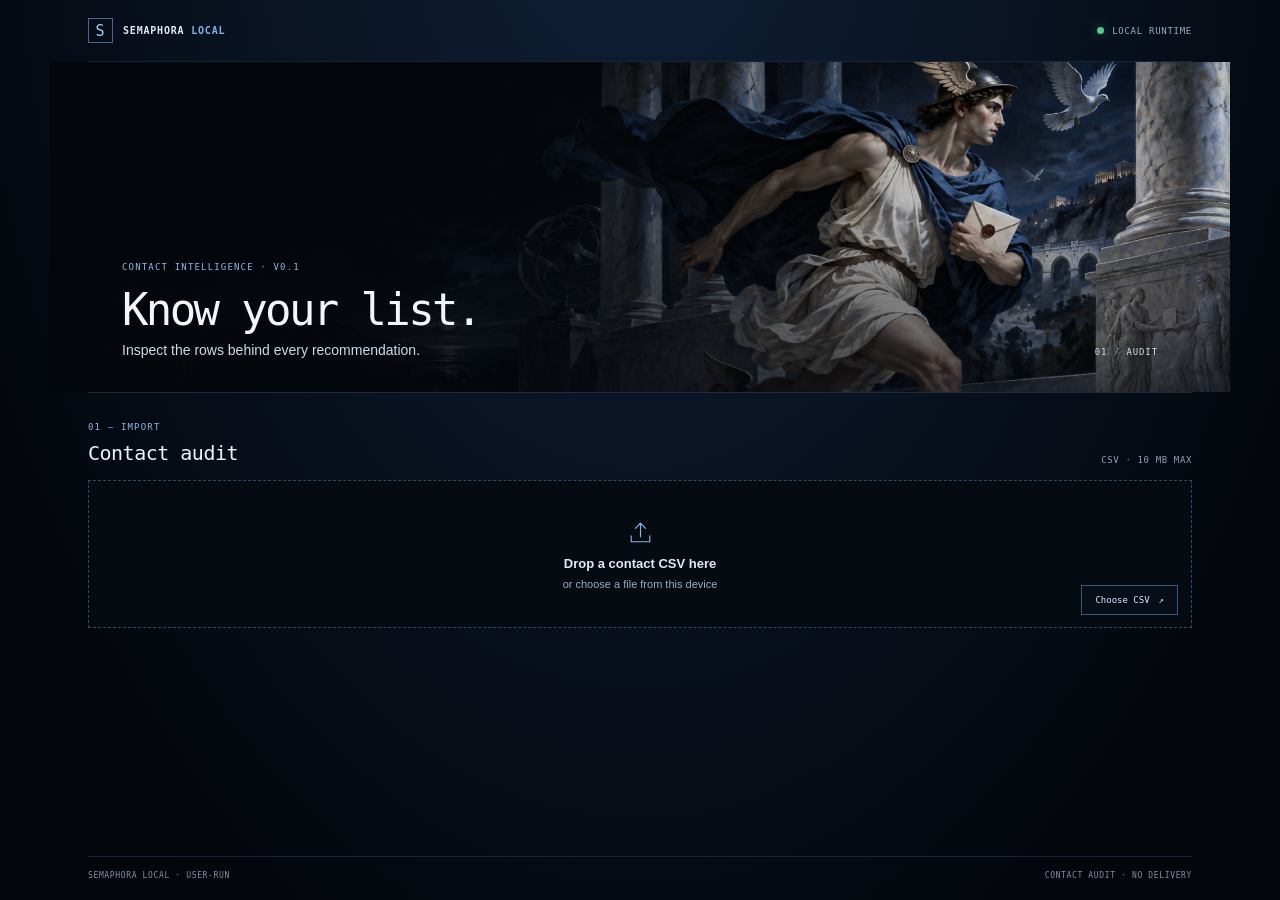
==== local-edition/index.html @ 491007d1 "Add self-hosted Local contact audit" ====
<!doctype html>
<html lang="en">
<head>
  <meta charset="utf-8">
  <meta name="viewport" content="width=device-width, initial-scale=1">
  <meta name="theme-color" content="#03060b">
  <meta name="description" content="Run Semaphora Local on your own machine to audit contact lists and campaign data.">
  <title>Semaphora Local</title>
  <link rel="stylesheet" href="/local-edition/styles.css">
</head>
<body>
  <main class="local-app">
    <header class="local-topline">
      <a class="wordmark" href="/local-edition/" aria-label="Semaphora Local home"><span class="wordmark-glyph" aria-hidden="true">S</span><span>SEMAPHORA <i>LOCAL</i></span></a>
      <span class="runtime-indicator"><i></i> LOCAL RUNTIME</span>
    </header>

    <section class="local-hero" aria-label="Semaphora Local">
      <img src="/assets/local-edition-header.png" alt="A Greek messenger carrying a letter through a moonlit city">
      <div class="local-hero-shade"></div>
      <div class="local-hero-copy"><span>CONTACT INTELLIGENCE · V0.1</span><h1>Know your list.</h1><p>Inspect the rows behind every recommendation.</p></div>
      <span class="hero-mark" aria-hidden="true">01 <i>/</i> AUDIT</span>
    </section>

    <section class="import-workspace" aria-labelledby="import-heading">
      <div class="section-heading"><div><span class="eyebrow">01 — IMPORT</span><h2 id="import-heading">Contact audit</h2></div><span class="limit-note">CSV · 10 MB MAX</span></div>
      <div class="drop-zone" id="drop-zone" tabindex="0" role="button" aria-label="Choose or drop a CSV file">
        <input id="csv-file" type="file" accept=".csv,text/csv" hidden>
        <svg viewBox="0 0 32 32" aria-hidden="true"><path d="M16 21V5m-6 6 6-6 6 6M5 20v7h22v-7"/></svg>
        <strong id="file-title">Drop a contact CSV here</strong>
        <span id="file-detail">or choose a file from this device</span>
        <button class="choose-file" id="choose-file" type="button">Choose CSV <span aria-hidden="true">↗</span></button>
      </div>
      <div class="audit-controls" id="audit-controls" hidden>
        <label for="email-column">Email column</label>
        <select id="email-column" aria-label="Email address column"></select>
        <button class="primary-button" id="analyze-button" type="button" disabled>Analyze list <span aria-hidden="true">→</span></button>
        <button class="quiet-button" id="change-file" type="button">Change file</button>
      </div>
    </section>

    <section class="results" id="results" aria-labelledby="results-heading" hidden>
      <div class="section-heading results-heading"><div><span class="eyebrow">02 — FINDINGS</span><h2 id="results-heading">List health</h2></div><span class="result-count" id="result-count"></span></div>
      <div class="metric-grid" id="metric-grid" aria-live="polite"></div>
      <div class="findings-header"><div><h3>Rows to review</h3><span id="finding-count">0 findings</span></div><label class="filter-label" for="issue-filter"><span>Show</span><select id="issue-filter"><option value="all">All findings</option><option value="block">Needs action</option><option value="review">Review</option></select></label></div>
      <div class="findings-scroll" id="findings-scroll">
        <table class="findings-table"><thead><tr><th>ROW</th><th>CONTACT</th><th>EMAIL</th><th>FINDINGS</th></tr></thead><tbody id="findings-body"></tbody></table>
        <div class="no-findings" id="no-findings" hidden><span aria-hidden="true">✓</span><strong>No flagged rows</strong></div>
      </div>
      <div class="export-row"><div><span class="eyebrow">03 — EXPORT</span><span id="export-summary">Clean contacts keep their original columns.</span></div><div class="export-actions"><button class="quiet-button" id="export-findings" type="button">Findings CSV ↓</button><button class="primary-button" id="export-clean" type="button">Clean list <span aria-hidden="true">↓</span></button></div></div>
    </section>

    <footer class="local-footer"><span>SEMAPHORA LOCAL · USER-RUN</span><span>CONTACT AUDIT · NO DELIVERY</span></footer>
    <div class="notice" id="notice" role="status" aria-live="polite"></div>
  </main>
  <script src="/local-edition/app.js"></script>
</body>
</html>
---- local-edition/styles.css ----
:root{color-scheme:dark;--black:#03060b;--surface:#080d15;--surface-2:#0b121d;--line:#1c2a3d;--ink:#eaf0f8;--muted:#9babc0;--blue:#78a9ee;--blue-deep:#193c6d;--green:#74d9a1;--amber:#edc777;--red:#ed8a8e;--mono:'JetBrains Mono',ui-monospace,SFMono-Regular,Menlo,monospace;--sans:Inter,-apple-system,BlinkMacSystemFont,'Segoe UI',sans-serif}*{box-sizing:border-box}html{min-width:320px;background:var(--black)}body{min-width:320px;min-height:100vh;margin:0;background:radial-gradient(ellipse at 50% -24%,#10213a 0,#03060b 48rem);color:var(--ink);font-family:var(--sans);-webkit-font-smoothing:antialiased}.local-app{width:min(1180px,100%);min-height:100vh;margin:auto;padding:0 38px 20px;display:flex;flex-direction:column}.local-topline{height:62px;display:flex;align-items:center;justify-content:space-between;flex:none;border-bottom:1px solid #172438}.wordmark{display:flex;align-items:center;gap:10px;color:#dfe9f6;text-decoration:none;font:600 10px var(--mono);letter-spacing:.08em}.wordmark i{color:#81aeea;font-style:normal}.wordmark-glyph{width:25px;height:25px;display:grid;place-items:center;border:1px solid #436797;color:#a8c9f4;font:500 15px var(--mono)}.runtime-indicator{display:flex;align-items:center;gap:8px;color:#99abc1;font:9px var(--mono);letter-spacing:.08em}.runtime-indicator i{width:7px;height:7px;border-radius:50%;background:#57c88b;box-shadow:0 0 12px #57c88b70}.local-hero{position:relative;height:clamp(210px,29vw,330px);flex:none;overflow:hidden;margin:0 -38px}.local-hero img,.local-hero-shade{position:absolute;inset:0;width:100%;height:100%}.local-hero img{object-fit:cover;object-position:center 43%}.local-hero-shade{background:linear-gradient(90deg,#03060b 0%,#03060bc9 32%,#03060b1c 80%),linear-gradient(0deg,#03060b9c,transparent 55%)}.local-hero-copy{position:absolute;left:clamp(25px,6vw,72px);bottom:34px}.local-hero-copy>span,.eyebrow{color:#91b7e9;font:9px var(--mono);letter-spacing:.13em}.local-hero-copy h1{margin:12px 0 8px;color:#f2f6fc;font:500 clamp(28px,4vw,44px)/1.1 var(--mono);letter-spacing:-.06em}.local-hero-copy p{margin:0;color:#cfdaea;font-size:14px}.hero-mark{position:absolute;right:clamp(25px,6vw,72px);bottom:35px;color:#d0dced;font:9px var(--mono);letter-spacing:.1em}.hero-mark i{color:#76a4e7;font-style:normal}.import-workspace,.results{border-top:1px solid var(--line);padding:23px 0 24px}.section-heading{display:flex;align-items:end;justify-content:space-between;gap:18px;margin-bottom:15px}.section-heading h2{margin:7px 0 0;color:#edf3fb;font:500 20px var(--mono);letter-spacing:-.025em}.limit-note,.result-count{color:#91a0b5;font:9px var(--mono);letter-spacing:.07em}.drop-zone{position:relative;min-height:148px;display:flex;flex-direction:column;align-items:center;justify-content:center;gap:7px;border:1px dashed #334862;background:#060a11;transition:border-color .16s,background .16s}.drop-zone:hover,.drop-zone.dragover,.drop-zone:focus-visible{border-color:#78a9ee;background:#08111d;outline:0}.drop-zone>svg{width:27px;height:27px;margin-bottom:3px;fill:none;stroke:#8cb5ed;stroke-width:1.35;stroke-linecap:round;stroke-linejoin:round}.drop-zone strong{color:#e1eaf7;font-size:13px;font-weight:550}.drop-zone>span{color:#9cacc1;font-size:11px}.choose-file,.primary-button,.quiet-button{height:35px;display:inline-flex;align-items:center;justify-content:center;gap:9px;padding:0 13px;border:1px solid #345986;background:#102849;color:#d9e9ff;font:10px var(--mono);cursor:pointer;transition:background .14s,border-color .14s,color .14s}.choose-file{position:absolute;right:13px;bottom:12px;height:30px;background:#080e17;font-size:9px}.choose-file:hover,.primary-button:hover:not(:disabled){border-color:#77a8eb;background:#1a467d;color:#fff}.quiet-button{border-color:#29394f;background:transparent;color:#bac8da}.quiet-button:hover:not(:disabled){border-color:#6d93c5;background:#0d1a2b;color:#eff5fc}.primary-button:disabled{opacity:.48;cursor:not-allowed}.audit-controls{display:flex;align-items:center;gap:10px;padding:13px 14px;border:1px solid #1b2a3e;border-top:0;background:#070b12}.audit-controls[hidden]{display:none}.audit-controls label,.filter-label{color:#aab9cc;font:10px var(--mono)}select{height:34px;min-width:170px;padding:0 28px 0 10px;border:1px solid #263953;border-radius:0;background:#05090f;color:#e2eaf5;font:10px var(--mono)}.audit-controls .primary-button{margin-left:auto}.results[hidden]{display:none}.results-heading{margin-bottom:17px}.metric-grid{display:grid;grid-template-columns:repeat(6,minmax(0,1fr));border:1px solid #1b2a3e;background:#070b12}.metric{min-height:83px;display:flex;flex-direction:column;justify-content:space-between;padding:12px 13px}.metric+.metric{border-left:1px solid #1b2a3e}.metric-label{color:#9cadc3;font:9px var(--mono);letter-spacing:.04em}.metric-value{color:#eff4fb;font:500 23px var(--mono);letter-spacing:-.04em}.metric.good .metric-value{color:var(--green)}.metric.warn .metric-value{color:var(--amber)}.metric.bad .metric-value{color:var(--red)}.findings-header{display:flex;justify-content:space-between;align-items:center;gap:15px;margin:25px 0 11px}.findings-header h3{margin:0 0 5px;color:#e4ecf7;font:500 12px var(--mono)}.findings-header>div>span{color:#95a6bc;font:10px var(--mono)}.filter-label{display:flex;align-items:center;gap:8px}.filter-label select{height:30px;min-width:132px}.findings-scroll{max-height:340px;overflow:auto;border:1px solid #1b2a3e;background:#05080e;scrollbar-color:#304b70 #05080e;scrollbar-width:thin}.findings-table{width:100%;min-width:700px;border-collapse:separate;border-spacing:0;text-align:left;font:10px var(--mono)}.findings-table th{position:sticky;top:0;z-index:1;height:35px;padding:0 12px;border-bottom:1px solid #26374e;background:#0b121d;color:#96a8c0;font-size:8px;font-weight:500;letter-spacing:.1em}.findings-table td{height:43px;padding:8px 12px;border-bottom:1px solid #162234;color:#d9e3f1;vertical-align:middle}.findings-table tr:last-child td{border-bottom:0}.findings-table td:first-child{width:58px;color:#8295ae}.findings-table td:nth-child(2){min-width:145px}.findings-table td:nth-child(3){min-width:210px;color:#a9c7ef}.findings-table td:nth-child(4){min-width:260px}.issue-tag{display:inline-block;margin:2px 4px 2px 0;padding:4px 6px;border:1px solid #51383b;background:#1a1115;color:#f0a0a2;font-size:8px;white-space:nowrap}.issue-tag.review{border-color:#53482d;background:#19160d;color:#e5ca84}.no-findings{min-height:120px;align-items:center;justify-content:center;gap:8px;color:var(--green);font:11px var(--mono)}.no-findings:not([hidden]){display:flex}.no-findings>span{font-size:18px}.no-findings strong{color:#d4e6dc;font-weight:500}.export-row{display:flex;align-items:center;justify-content:space-between;gap:16px;padding:18px 0 2px}.export-row>div:first-child{display:grid;gap:7px}.export-row>div:first-child>span:last-child{color:#9eafc5;font-size:10px}.export-actions{display:flex;gap:8px}.export-actions .primary-button{background:#173d6e}.local-footer{display:flex;justify-content:space-between;gap:16px;margin-top:auto;padding:14px 0 0;border-top:1px solid #172438;color:#8192a9;font:8px var(--mono);letter-spacing:.08em}.notice{position:fixed;z-index:5;left:50%;bottom:20px;max-width:min(92vw,560px);padding:11px 15px;transform:translate(-50%,14px);border:1px solid #385985;background:#0c1726;color:#e5effe;font:10px var(--mono);opacity:0;pointer-events:none;transition:opacity .16s,transform .16s}.notice.show{transform:translate(-50%,0);opacity:1}@media(max-width:850px){.local-app{padding-right:24px;padding-left:24px}.local-hero{margin-right:-24px;margin-left:-24px}.metric-grid{grid-template-columns:repeat(3,minmax(0,1fr))}.metric:nth-child(4){border-left:0}.metric:nth-child(n+4){border-top:1px solid #1b2a3e}}@media(max-width:560px){.local-app{padding-right:15px;padding-left:15px}.local-topline{height:54px}.runtime-indicator{font-size:7px}.wordmark{font-size:9px}.local-hero{height:205px;margin-right:-15px;margin-left:-15px}.local-hero-copy{left:18px;bottom:24px}.local-hero-copy h1{font-size:27px}.local-hero-copy p{max-width:28ch;font-size:12px;line-height:1.5}.hero-mark{right:16px;bottom:27px;font-size:8px}.section-heading h2{font-size:18px}.drop-zone{min-height:148px;padding:15px 15px 49px}.choose-file{right:50%;transform:translateX(50%)}.audit-controls{flex-wrap:wrap}.audit-controls label{width:100%}.audit-controls select{flex:1;min-width:130px}.audit-controls .primary-button{margin-left:0}.audit-controls .quiet-button{margin-left:auto}.metric-grid{grid-template-columns:repeat(2,minmax(0,1fr))}.metric{min-height:75px}.metric:nth-child(3),.metric:nth-child(5){border-left:0}.metric:nth-child(4){border-left:1px solid #1b2a3e}.metric:nth-child(n+3){border-top:1px solid #1b2a3e}.metric-value{font-size:21px}.findings-header{align-items:flex-start;flex-direction:column}.filter-label{align-self:flex-end}.export-row{align-items:flex-start;flex-direction:column}.export-actions{width:100%}.export-actions button{flex:1}.local-footer{font-size:7px}}
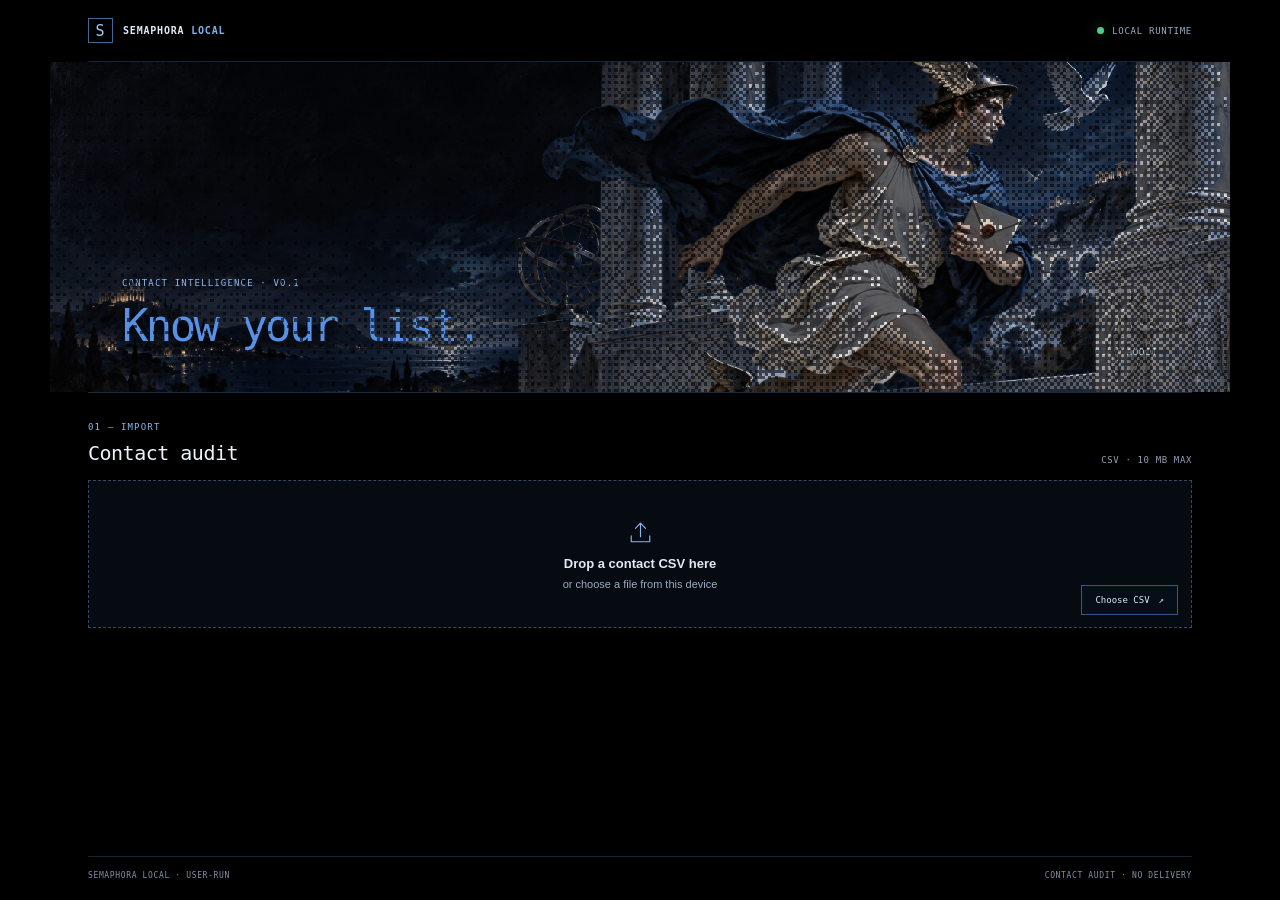
==== commit 1f409cde: "Unify landing and Local banner theme" ====
--- a/local-edition/index.html
+++ b/local-edition/index.html
@@ -3,10 +3,10 @@
 <head>
   <meta charset="utf-8">
   <meta name="viewport" content="width=device-width, initial-scale=1">
-  <meta name="theme-color" content="#03060b">
+  <meta name="theme-color" content="#000000">
   <meta name="description" content="Run Semaphora Local on your own machine to audit contact lists and campaign data.">
   <title>Semaphora Local</title>
-  <link rel="stylesheet" href="/local-edition/styles.css">
+  <link rel="stylesheet" href="/local-edition/styles.css?v=2">
 </head>
 <body>
   <main class="local-app">
@@ -16,9 +16,9 @@
     </header>
 
     <section class="local-hero" aria-label="Semaphora Local">
-      <img src="/assets/local-edition-header.png" alt="A Greek messenger carrying a letter through a moonlit city">
-      <div class="local-hero-shade"></div>
-      <div class="local-hero-copy"><span>CONTACT INTELLIGENCE · V0.1</span><h1>Know your list.</h1><p>Inspect the rows behind every recommendation.</p></div>
+      <img id="local-app-hero-art" src="/assets/local-edition-header.png" alt="A Greek messenger carrying a letter through a moonlit city">
+      <canvas class="local-hero-dither" id="local-app-hero-dither" aria-hidden="true"></canvas>
+      <div class="local-hero-copy"><span>CONTACT INTELLIGENCE · V0.1</span><h1>Know your list.</h1></div>
       <span class="hero-mark" aria-hidden="true">01 <i>/</i> AUDIT</span>
     </section>
 
@@ -53,6 +53,7 @@
     <footer class="local-footer"><span>SEMAPHORA LOCAL · USER-RUN</span><span>CONTACT AUDIT · NO DELIVERY</span></footer>
     <div class="notice" id="notice" role="status" aria-live="polite"></div>
   </main>
+  <script src="/hero-dither.js?v=3"></script>
   <script src="/local-edition/app.js"></script>
 </body>
 </html>
--- a/local-edition/styles.css
+++ b/local-edition/styles.css
@@ -1 +1,9 @@
 :root{color-scheme:dark;--black:#03060b;--surface:#080d15;--surface-2:#0b121d;--line:#1c2a3d;--ink:#eaf0f8;--muted:#9babc0;--blue:#78a9ee;--blue-deep:#193c6d;--green:#74d9a1;--amber:#edc777;--red:#ed8a8e;--mono:'JetBrains Mono',ui-monospace,SFMono-Regular,Menlo,monospace;--sans:Inter,-apple-system,BlinkMacSystemFont,'Segoe UI',sans-serif}*{box-sizing:border-box}html{min-width:320px;background:var(--black)}body{min-width:320px;min-height:100vh;margin:0;background:radial-gradient(ellipse at 50% -24%,#10213a 0,#03060b 48rem);color:var(--ink);font-family:var(--sans);-webkit-font-smoothing:antialiased}.local-app{width:min(1180px,100%);min-height:100vh;margin:auto;padding:0 38px 20px;display:flex;flex-direction:column}.local-topline{height:62px;display:flex;align-items:center;justify-content:space-between;flex:none;border-bottom:1px solid #172438}.wordmark{display:flex;align-items:center;gap:10px;color:#dfe9f6;text-decoration:none;font:600 10px var(--mono);letter-spacing:.08em}.wordmark i{color:#81aeea;font-style:normal}.wordmark-glyph{width:25px;height:25px;display:grid;place-items:center;border:1px solid #436797;color:#a8c9f4;font:500 15px var(--mono)}.runtime-indicator{display:flex;align-items:center;gap:8px;color:#99abc1;font:9px var(--mono);letter-spacing:.08em}.runtime-indicator i{width:7px;height:7px;border-radius:50%;background:#57c88b;box-shadow:0 0 12px #57c88b70}.local-hero{position:relative;height:clamp(210px,29vw,330px);flex:none;overflow:hidden;margin:0 -38px}.local-hero img,.local-hero-shade{position:absolute;inset:0;width:100%;height:100%}.local-hero img{object-fit:cover;object-position:center 43%}.local-hero-shade{background:linear-gradient(90deg,#03060b 0%,#03060bc9 32%,#03060b1c 80%),linear-gradient(0deg,#03060b9c,transparent 55%)}.local-hero-copy{position:absolute;left:clamp(25px,6vw,72px);bottom:34px}.local-hero-copy>span,.eyebrow{color:#91b7e9;font:9px var(--mono);letter-spacing:.13em}.local-hero-copy h1{margin:12px 0 8px;color:#f2f6fc;font:500 clamp(28px,4vw,44px)/1.1 var(--mono);letter-spacing:-.06em}.local-hero-copy p{margin:0;color:#cfdaea;font-size:14px}.hero-mark{position:absolute;right:clamp(25px,6vw,72px);bottom:35px;color:#d0dced;font:9px var(--mono);letter-spacing:.1em}.hero-mark i{color:#76a4e7;font-style:normal}.import-workspace,.results{border-top:1px solid var(--line);padding:23px 0 24px}.section-heading{display:flex;align-items:end;justify-content:space-between;gap:18px;margin-bottom:15px}.section-heading h2{margin:7px 0 0;color:#edf3fb;font:500 20px var(--mono);letter-spacing:-.025em}.limit-note,.result-count{color:#91a0b5;font:9px var(--mono);letter-spacing:.07em}.drop-zone{position:relative;min-height:148px;display:flex;flex-direction:column;align-items:center;justify-content:center;gap:7px;border:1px dashed #334862;background:#060a11;transition:border-color .16s,background .16s}.drop-zone:hover,.drop-zone.dragover,.drop-zone:focus-visible{border-color:#78a9ee;background:#08111d;outline:0}.drop-zone>svg{width:27px;height:27px;margin-bottom:3px;fill:none;stroke:#8cb5ed;stroke-width:1.35;stroke-linecap:round;stroke-linejoin:round}.drop-zone strong{color:#e1eaf7;font-size:13px;font-weight:550}.drop-zone>span{color:#9cacc1;font-size:11px}.choose-file,.primary-button,.quiet-button{height:35px;display:inline-flex;align-items:center;justify-content:center;gap:9px;padding:0 13px;border:1px solid #345986;background:#102849;color:#d9e9ff;font:10px var(--mono);cursor:pointer;transition:background .14s,border-color .14s,color .14s}.choose-file{position:absolute;right:13px;bottom:12px;height:30px;background:#080e17;font-size:9px}.choose-file:hover,.primary-button:hover:not(:disabled){border-color:#77a8eb;background:#1a467d;color:#fff}.quiet-button{border-color:#29394f;background:transparent;color:#bac8da}.quiet-button:hover:not(:disabled){border-color:#6d93c5;background:#0d1a2b;color:#eff5fc}.primary-button:disabled{opacity:.48;cursor:not-allowed}.audit-controls{display:flex;align-items:center;gap:10px;padding:13px 14px;border:1px solid #1b2a3e;border-top:0;background:#070b12}.audit-controls[hidden]{display:none}.audit-controls label,.filter-label{color:#aab9cc;font:10px var(--mono)}select{height:34px;min-width:170px;padding:0 28px 0 10px;border:1px solid #263953;border-radius:0;background:#05090f;color:#e2eaf5;font:10px var(--mono)}.audit-controls .primary-button{margin-left:auto}.results[hidden]{display:none}.results-heading{margin-bottom:17px}.metric-grid{display:grid;grid-template-columns:repeat(6,minmax(0,1fr));border:1px solid #1b2a3e;background:#070b12}.metric{min-height:83px;display:flex;flex-direction:column;justify-content:space-between;padding:12px 13px}.metric+.metric{border-left:1px solid #1b2a3e}.metric-label{color:#9cadc3;font:9px var(--mono);letter-spacing:.04em}.metric-value{color:#eff4fb;font:500 23px var(--mono);letter-spacing:-.04em}.metric.good .metric-value{color:var(--green)}.metric.warn .metric-value{color:var(--amber)}.metric.bad .metric-value{color:var(--red)}.findings-header{display:flex;justify-content:space-between;align-items:center;gap:15px;margin:25px 0 11px}.findings-header h3{margin:0 0 5px;color:#e4ecf7;font:500 12px var(--mono)}.findings-header>div>span{color:#95a6bc;font:10px var(--mono)}.filter-label{display:flex;align-items:center;gap:8px}.filter-label select{height:30px;min-width:132px}.findings-scroll{max-height:340px;overflow:auto;border:1px solid #1b2a3e;background:#05080e;scrollbar-color:#304b70 #05080e;scrollbar-width:thin}.findings-table{width:100%;min-width:700px;border-collapse:separate;border-spacing:0;text-align:left;font:10px var(--mono)}.findings-table th{position:sticky;top:0;z-index:1;height:35px;padding:0 12px;border-bottom:1px solid #26374e;background:#0b121d;color:#96a8c0;font-size:8px;font-weight:500;letter-spacing:.1em}.findings-table td{height:43px;padding:8px 12px;border-bottom:1px solid #162234;color:#d9e3f1;vertical-align:middle}.findings-table tr:last-child td{border-bottom:0}.findings-table td:first-child{width:58px;color:#8295ae}.findings-table td:nth-child(2){min-width:145px}.findings-table td:nth-child(3){min-width:210px;color:#a9c7ef}.findings-table td:nth-child(4){min-width:260px}.issue-tag{display:inline-block;margin:2px 4px 2px 0;padding:4px 6px;border:1px solid #51383b;background:#1a1115;color:#f0a0a2;font-size:8px;white-space:nowrap}.issue-tag.review{border-color:#53482d;background:#19160d;color:#e5ca84}.no-findings{min-height:120px;align-items:center;justify-content:center;gap:8px;color:var(--green);font:11px var(--mono)}.no-findings:not([hidden]){display:flex}.no-findings>span{font-size:18px}.no-findings strong{color:#d4e6dc;font-weight:500}.export-row{display:flex;align-items:center;justify-content:space-between;gap:16px;padding:18px 0 2px}.export-row>div:first-child{display:grid;gap:7px}.export-row>div:first-child>span:last-child{color:#9eafc5;font-size:10px}.export-actions{display:flex;gap:8px}.export-actions .primary-button{background:#173d6e}.local-footer{display:flex;justify-content:space-between;gap:16px;margin-top:auto;padding:14px 0 0;border-top:1px solid #172438;color:#8192a9;font:8px var(--mono);letter-spacing:.08em}.notice{position:fixed;z-index:5;left:50%;bottom:20px;max-width:min(92vw,560px);padding:11px 15px;transform:translate(-50%,14px);border:1px solid #385985;background:#0c1726;color:#e5effe;font:10px var(--mono);opacity:0;pointer-events:none;transition:opacity .16s,transform .16s}.notice.show{transform:translate(-50%,0);opacity:1}@media(max-width:850px){.local-app{padding-right:24px;padding-left:24px}.local-hero{margin-right:-24px;margin-left:-24px}.metric-grid{grid-template-columns:repeat(3,minmax(0,1fr))}.metric:nth-child(4){border-left:0}.metric:nth-child(n+4){border-top:1px solid #1b2a3e}}@media(max-width:560px){.local-app{padding-right:15px;padding-left:15px}.local-topline{height:54px}.runtime-indicator{font-size:7px}.wordmark{font-size:9px}.local-hero{height:205px;margin-right:-15px;margin-left:-15px}.local-hero-copy{left:18px;bottom:24px}.local-hero-copy h1{font-size:27px}.local-hero-copy p{max-width:28ch;font-size:12px;line-height:1.5}.hero-mark{right:16px;bottom:27px;font-size:8px}.section-heading h2{font-size:18px}.drop-zone{min-height:148px;padding:15px 15px 49px}.choose-file{right:50%;transform:translateX(50%)}.audit-controls{flex-wrap:wrap}.audit-controls label{width:100%}.audit-controls select{flex:1;min-width:130px}.audit-controls .primary-button{margin-left:0}.audit-controls .quiet-button{margin-left:auto}.metric-grid{grid-template-columns:repeat(2,minmax(0,1fr))}.metric{min-height:75px}.metric:nth-child(3),.metric:nth-child(5){border-left:0}.metric:nth-child(4){border-left:1px solid #1b2a3e}.metric:nth-child(n+3){border-top:1px solid #1b2a3e}.metric-value{font-size:21px}.findings-header{align-items:flex-start;flex-direction:column}.filter-label{align-self:flex-end}.export-row{align-items:flex-start;flex-direction:column}.export-actions{width:100%}.export-actions button{flex:1}.local-footer{font-size:7px}}
+
+/* Match the public banner: true black, active blue, and the shared dither pass. */
+:root{--black:#000000;--surface:#000000;--surface-2:#000000;--blue:#5790e5}
+html,body{background:#000000}
+.local-hero-shade{display:none}
+.local-hero-dither{position:absolute;inset:0;z-index:3;width:100%;height:100%;pointer-events:none;image-rendering:pixelated}
+.local-hero-copy,.hero-mark{z-index:2}
+.local-hero-copy h1{color:#5790e5;text-shadow:0 2px 18px #000}
